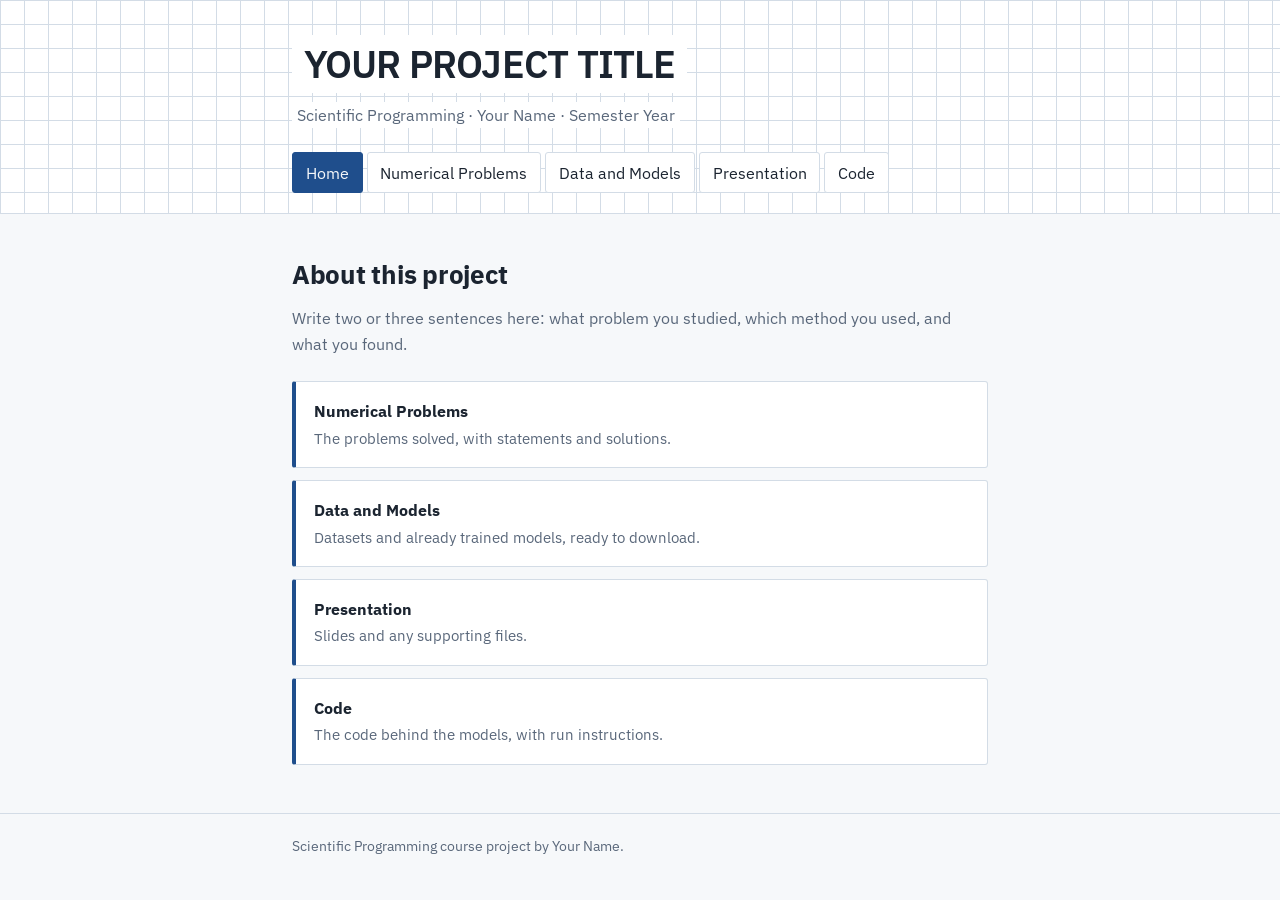
==== index.html @ 04bb2f83 "Initial Commit" ====
<!DOCTYPE html>
<html lang="en">
<head>
<meta charset="utf-8">
<meta name="viewport" content="width=device-width, initial-scale=1">
<title>Home | Scientific Programming</title>
<link rel="preconnect" href="https://fonts.googleapis.com">
<link rel="preconnect" href="https://fonts.gstatic.com" crossorigin>
<link href="https://fonts.googleapis.com/css2?family=IBM+Plex+Mono&family=IBM+Plex+Sans:wght@400;600&display=swap" rel="stylesheet">
<link rel="stylesheet" href="css/style.css">
</head>
<body>
<header><div class="wrap">
<h1 class="site-title">YOUR PROJECT TITLE</h1>
<p class="course">Scientific Programming &middot; Your Name &middot; Semester Year</p>
<nav aria-label="Main"><a href="index.html" aria-current="page">Home</a><a href="numerical-problems.html">Numerical Problems</a><a href="data-and-models.html">Data and Models</a><a href="presentation.html">Presentation</a><a href="code.html">Code</a></nav>
</div></header>
<main><div class="wrap">
<h1>About this project</h1>
<p class="lead">Write two or three sentences here: what problem you studied, which method you used, and what you found.</p>
<div class="sections">
<a href="numerical-problems.html"><strong>Numerical Problems</strong><span>The problems solved, with statements and solutions.</span></a>
<a href="data-and-models.html"><strong>Data and Models</strong><span>Datasets and already trained models, ready to download.</span></a>
<a href="presentation.html"><strong>Presentation</strong><span>Slides and any supporting files.</span></a>
<a href="code.html"><strong>Code</strong><span>The code behind the models, with run instructions.</span></a>
</div>
</div></main>
<footer><div class="wrap">Scientific Programming course project by Your Name.</div></footer>
</body>
</html>
---- css/style.css ----
:root{--bg:#f6f8fa;--ink:#1b2430;--muted:#59677a;--line:#d3dce6;--accent:#1f4e8c;--panel:#fff;--code:#eef2f6}
@media (prefers-color-scheme:dark){:root{--bg:#10151c;--ink:#e6ebf1;--muted:#97a4b5;--line:#2a3441;--accent:#7fb0ee;--panel:#171e27;--code:#1d2631}}
*{box-sizing:border-box}
body{margin:0;background:var(--bg);color:var(--ink);font:1rem/1.65 "IBM Plex Sans",system-ui,sans-serif}
a{color:var(--accent)}
a:focus-visible{outline:3px solid var(--accent);outline-offset:2px}
header{border-bottom:1px solid var(--line);background-color:var(--panel);background-image:linear-gradient(var(--line) 1px,transparent 1px),linear-gradient(90deg,var(--line) 1px,transparent 1px);background-size:100% 24px,24px 100%}
.wrap{max-width:46rem;margin:0 auto;padding:0 1.25rem}
header .wrap{padding-top:2.5rem;padding-bottom:1.25rem}
.site-title{font-size:clamp(1.6rem,5vw,2.4rem);font-weight:600;letter-spacing:-.02em;line-height:1.3;margin:0;background:var(--panel);display:inline;padding:.1em .3em;box-decoration-break:clone;-webkit-box-decoration-break:clone}
.course{margin:.75rem 0 0;color:var(--muted);background:var(--panel);display:inline-block;padding:0 .3em}
nav{display:flex;flex-wrap:wrap;gap:.25rem;margin-top:1.5rem}
nav a{padding:.4rem .8rem;text-decoration:none;color:var(--ink);border:1px solid var(--line);background:var(--panel);border-radius:3px}
nav a:hover{border-color:var(--accent)}
nav a[aria-current=page]{background:var(--accent);border-color:var(--accent);color:var(--bg)}
main{padding:2.5rem 0 3rem}
h1{font-size:1.6rem;letter-spacing:-.01em;margin:0 0 .5rem}
h2{font-size:1.15rem;margin:2.25rem 0 .5rem}
.lead{color:var(--muted);margin:0 0 1.5rem}
.items{list-style:none;margin:0;padding:0;border-top:1px solid var(--line)}
.items li{padding:1rem 0;border-bottom:1px solid var(--line)}
.items h3{margin:0 0 .2rem;font-size:1.05rem}
.items p{margin:.15rem 0;color:var(--muted)}
.items .links{margin-top:.4rem;display:flex;gap:1rem;flex-wrap:wrap}
.todo{font-size:.9rem;color:var(--muted);font-style:italic}
code,pre{font-family:"IBM Plex Mono",ui-monospace,monospace;font-size:.9rem}
code{background:var(--code);padding:.1em .35em;border-radius:3px}
pre{background:var(--code);padding:1rem;overflow-x:auto;border-radius:4px;border:1px solid var(--line)}
pre code{background:none;padding:0}
iframe{width:100%;height:28rem;border:1px solid var(--line);background:var(--panel)}
.sections{display:grid;gap:.75rem;margin-top:1.5rem}
.sections a{display:block;padding:1rem 1.1rem;background:var(--panel);border:1px solid var(--line);border-left:4px solid var(--accent);text-decoration:none;color:var(--ink);border-radius:3px}
.sections a:hover{border-color:var(--accent)}
.sections strong{display:block}
.sections span{color:var(--muted);font-size:.95rem}
footer{border-top:1px solid var(--line);color:var(--muted);font-size:.9rem;padding:1.25rem 0 2rem}
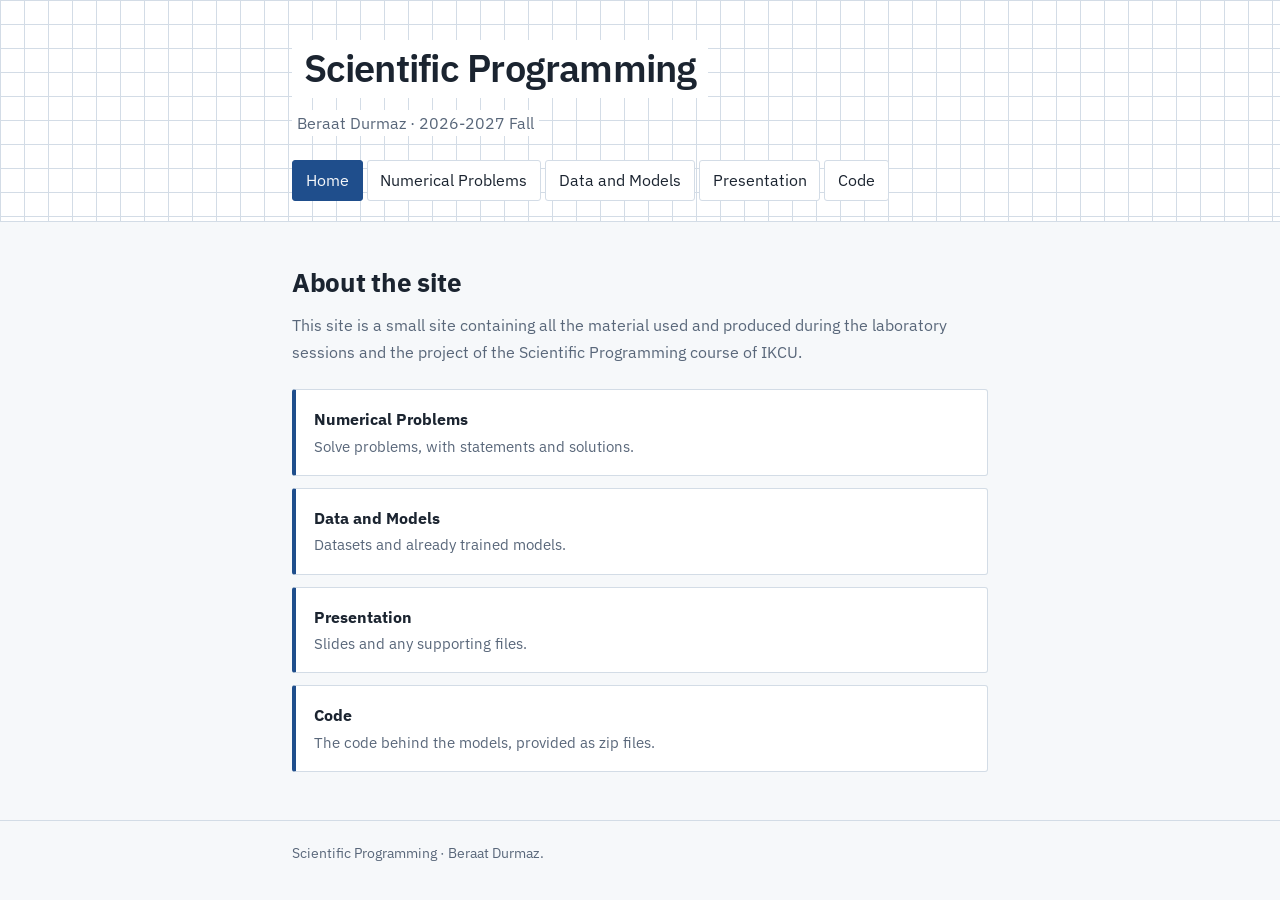
==== commit 63d7fea6: "Customised and fixed some stuff" ====
--- a/index.html
+++ b/index.html
@@ -1,30 +1,56 @@
 <!DOCTYPE html>
 <html lang="en">
-<head>
-<meta charset="utf-8">
-<meta name="viewport" content="width=device-width, initial-scale=1">
-<title>Home | Scientific Programming</title>
-<link rel="preconnect" href="https://fonts.googleapis.com">
-<link rel="preconnect" href="https://fonts.gstatic.com" crossorigin>
-<link href="https://fonts.googleapis.com/css2?family=IBM+Plex+Mono&family=IBM+Plex+Sans:wght@400;600&display=swap" rel="stylesheet">
-<link rel="stylesheet" href="css/style.css">
-</head>
-<body>
-<header><div class="wrap">
-<h1 class="site-title">YOUR PROJECT TITLE</h1>
-<p class="course">Scientific Programming &middot; Your Name &middot; Semester Year</p>
-<nav aria-label="Main"><a href="index.html" aria-current="page">Home</a><a href="numerical-problems.html">Numerical Problems</a><a href="data-and-models.html">Data and Models</a><a href="presentation.html">Presentation</a><a href="code.html">Code</a></nav>
-</div></header>
-<main><div class="wrap">
-<h1>About this project</h1>
-<p class="lead">Write two or three sentences here: what problem you studied, which method you used, and what you found.</p>
-<div class="sections">
-<a href="numerical-problems.html"><strong>Numerical Problems</strong><span>The problems solved, with statements and solutions.</span></a>
-<a href="data-and-models.html"><strong>Data and Models</strong><span>Datasets and already trained models, ready to download.</span></a>
-<a href="presentation.html"><strong>Presentation</strong><span>Slides and any supporting files.</span></a>
-<a href="code.html"><strong>Code</strong><span>The code behind the models, with run instructions.</span></a>
-</div>
-</div></main>
-<footer><div class="wrap">Scientific Programming course project by Your Name.</div></footer>
-</body>
+  <head>
+    <meta charset="utf-8">
+    <meta name="viewport" content="width=device-width, initial-scale=1">
+    <title>Home | Scientific Programming</title>
+    <link rel="preconnect" href="https://fonts.googleapis.com">
+    <link rel="preconnect" href="https://fonts.gstatic.com" crossorigin>
+    <link href="https://fonts.googleapis.com/css2?family=IBM+Plex+Mono&family=IBM+Plex+Sans:wght@400;600&display=swap" rel="stylesheet">
+    <link rel="stylesheet" href="css/style.css">
+  </head>
+  <body>
+    <header>
+      <div class="wrap">
+        <div class="brand">
+          <h1 class="site-title">Scientific Programming</h1>
+          <p class="course">Beraat Durmaz &middot; 2026-2027 Fall</p>
+        </div>
+        <nav aria-label="Main">
+          <a href="index.html" aria-current="page">Home</a>
+          <a href="numerical-problems.html">Numerical Problems</a>
+          <a href="data-and-models.html">Data and Models</a>
+          <a href="presentation.html">Presentation</a>
+          <a href="code.html">Code</a>
+        </nav>
+      </div>
+    </header>
+    <main>
+      <div class="wrap">
+        <h1>About the site</h1>
+        <p class="lead">This site is a small site containing all the material used and produced during the laboratory sessions and the project of the Scientific Programming course of IKCU.</p>
+        <div class="sections">
+          <a href="numerical-problems.html">
+            <strong>Numerical Problems</strong>
+            <span>Solve problems, with statements and solutions.</span>
+          </a>
+          <a href="data-and-models.html">
+            <strong>Data and Models</strong>
+            <span>Datasets and already trained models.</span>
+          </a>
+          <a href="presentation.html">
+            <strong>Presentation</strong>
+            <span>Slides and any supporting files.</span>
+          </a>
+          <a href="code.html">
+            <strong>Code</strong>
+            <span>The code behind the models, provided as zip files.</span>
+          </a>
+        </div>
+      </div>
+    </main>
+    <footer>
+      <div class="wrap">Scientific Programming · Beraat Durmaz.</div>
+    </footer>
+  </body>
 </html>
--- a/css/style.css
+++ b/css/style.css
@@ -1,36 +1,209 @@
-:root{--bg:#f6f8fa;--ink:#1b2430;--muted:#59677a;--line:#d3dce6;--accent:#1f4e8c;--panel:#fff;--code:#eef2f6}
-@media (prefers-color-scheme:dark){:root{--bg:#10151c;--ink:#e6ebf1;--muted:#97a4b5;--line:#2a3441;--accent:#7fb0ee;--panel:#171e27;--code:#1d2631}}
-*{box-sizing:border-box}
-body{margin:0;background:var(--bg);color:var(--ink);font:1rem/1.65 "IBM Plex Sans",system-ui,sans-serif}
-a{color:var(--accent)}
-a:focus-visible{outline:3px solid var(--accent);outline-offset:2px}
-header{border-bottom:1px solid var(--line);background-color:var(--panel);background-image:linear-gradient(var(--line) 1px,transparent 1px),linear-gradient(90deg,var(--line) 1px,transparent 1px);background-size:100% 24px,24px 100%}
-.wrap{max-width:46rem;margin:0 auto;padding:0 1.25rem}
-header .wrap{padding-top:2.5rem;padding-bottom:1.25rem}
-.site-title{font-size:clamp(1.6rem,5vw,2.4rem);font-weight:600;letter-spacing:-.02em;line-height:1.3;margin:0;background:var(--panel);display:inline;padding:.1em .3em;box-decoration-break:clone;-webkit-box-decoration-break:clone}
-.course{margin:.75rem 0 0;color:var(--muted);background:var(--panel);display:inline-block;padding:0 .3em}
-nav{display:flex;flex-wrap:wrap;gap:.25rem;margin-top:1.5rem}
-nav a{padding:.4rem .8rem;text-decoration:none;color:var(--ink);border:1px solid var(--line);background:var(--panel);border-radius:3px}
-nav a:hover{border-color:var(--accent)}
-nav a[aria-current=page]{background:var(--accent);border-color:var(--accent);color:var(--bg)}
-main{padding:2.5rem 0 3rem}
-h1{font-size:1.6rem;letter-spacing:-.01em;margin:0 0 .5rem}
-h2{font-size:1.15rem;margin:2.25rem 0 .5rem}
-.lead{color:var(--muted);margin:0 0 1.5rem}
-.items{list-style:none;margin:0;padding:0;border-top:1px solid var(--line)}
-.items li{padding:1rem 0;border-bottom:1px solid var(--line)}
-.items h3{margin:0 0 .2rem;font-size:1.05rem}
-.items p{margin:.15rem 0;color:var(--muted)}
-.items .links{margin-top:.4rem;display:flex;gap:1rem;flex-wrap:wrap}
-.todo{font-size:.9rem;color:var(--muted);font-style:italic}
-code,pre{font-family:"IBM Plex Mono",ui-monospace,monospace;font-size:.9rem}
-code{background:var(--code);padding:.1em .35em;border-radius:3px}
-pre{background:var(--code);padding:1rem;overflow-x:auto;border-radius:4px;border:1px solid var(--line)}
-pre code{background:none;padding:0}
-iframe{width:100%;height:28rem;border:1px solid var(--line);background:var(--panel)}
-.sections{display:grid;gap:.75rem;margin-top:1.5rem}
-.sections a{display:block;padding:1rem 1.1rem;background:var(--panel);border:1px solid var(--line);border-left:4px solid var(--accent);text-decoration:none;color:var(--ink);border-radius:3px}
-.sections a:hover{border-color:var(--accent)}
-.sections strong{display:block}
-.sections span{color:var(--muted);font-size:.95rem}
-footer{border-top:1px solid var(--line);color:var(--muted);font-size:.9rem;padding:1.25rem 0 2rem}
+:root {
+  --bg: #f6f8fa;
+  --ink: #1b2430;
+  --muted: #59677a;
+  --line: #d3dce6;
+  --accent: #1f4e8c;
+  --panel: #fff;
+  --code: #eef2f6;
+}
+@media (prefers-color-scheme: dark) {
+  :root {
+    --bg: #10151c;
+    --ink: #e6ebf1;
+    --muted: #97a4b5;
+    --line: #2a3441;
+    --accent: #7fb0ee;
+    --panel: #171e27;
+    --code: #1d2631;
+  }
+}
+* {
+  box-sizing: border-box;
+}
+body {
+  margin: 0;
+  background: var(--bg);
+  color: var(--ink);
+  font: 1rem/1.65 "IBM Plex Sans", system-ui, sans-serif;
+}
+a {
+  color: var(--accent);
+}
+a:focus-visible {
+  outline: 3px solid var(--accent);
+  outline-offset: 2px;
+}
+header {
+  border-bottom: 1px solid var(--line);
+  background-color: var(--panel);
+  background-image: linear-gradient(var(--line) 1px, transparent 1px),
+    linear-gradient(90deg, var(--line) 1px, transparent 1px);
+  background-size: 100% 24px, 24px 100%;
+}
+.wrap {
+  max-width: 46rem;
+  margin: 0 auto;
+  padding: 0 1.25rem;
+}
+header .wrap {
+  padding-top: 2.5rem;
+  padding-bottom: 1.25rem;
+}
+.site-title {
+  font-size: clamp(1.6rem, 5vw, 2.4rem);
+  font-weight: 600;
+  letter-spacing: -0.02em;
+  line-height: 1.3;
+  margin: 0;
+  background: var(--panel);
+  display: inline;
+  padding: 0.1em 0.3em;
+  box-decoration-break: clone;
+  -webkit-box-decoration-break: clone;
+}
+.course {
+  margin: 0.75rem 0 0;
+  color: var(--muted);
+  background: var(--panel);
+  display: inline-block;
+  padding: 0 0.3em;
+}
+nav {
+  display: flex;
+  flex-wrap: wrap;
+  gap: 0.25rem;
+  margin-top: 1.5rem;
+}
+nav a {
+  padding: 0.4rem 0.8rem;
+  text-decoration: none;
+  color: var(--ink);
+  border: 1px solid var(--line);
+  background: var(--panel);
+  border-radius: 3px;
+}
+nav a:hover {
+  border-color: var(--accent);
+}
+nav a[aria-current="page"] {
+  background: var(--accent);
+  border-color: var(--accent);
+  color: var(--bg);
+}
+main {
+  padding: 2.5rem 0 3rem;
+}
+h1 {
+  font-size: 1.6rem;
+  letter-spacing: -0.01em;
+  margin: 0 0 0.5rem;
+}
+h2 {
+  font-size: 1.15rem;
+  margin: 2.25rem 0 0.5rem;
+}
+.lead {
+  color: var(--muted);
+  margin: 0 0 1.5rem;
+}
+.items {
+  list-style: none;
+  margin: 0;
+  padding: 0;
+  border-top: 1px solid var(--line);
+}
+.items li {
+  padding: 1rem 0;
+  border-bottom: 1px solid var(--line);
+}
+.items h3 {
+  margin: 0 0 0.2rem;
+  font-size: 1.05rem;
+}
+.items p {
+  margin: 0.15rem 0;
+  color: var(--muted);
+}
+.items .links {
+  margin-top: 0.4rem;
+  display: flex;
+  gap: 1rem;
+  flex-wrap: wrap;
+}
+.todo {
+  font-size: 0.9rem;
+  color: var(--muted);
+  font-style: italic;
+}
+code,
+pre {
+  font-family: "IBM Plex Mono", ui-monospace, monospace;
+  font-size: 0.9rem;
+}
+code {
+  background: var(--code);
+  padding: 0.1em 0.35em;
+  border-radius: 3px;
+}
+pre {
+  background: var(--code);
+  padding: 1rem;
+  overflow-x: auto;
+  border-radius: 4px;
+  border: 1px solid var(--line);
+}
+pre code {
+  background: none;
+  padding: 0;
+}
+iframe {
+  width: 100%;
+  height: 28rem;
+  border: 1px solid var(--line);
+  background: var(--panel);
+}
+.sections {
+  display: grid;
+  gap: 0.75rem;
+  margin-top: 1.5rem;
+}
+.sections a {
+  display: block;
+  padding: 1rem 1.1rem;
+  background: var(--panel);
+  border: 1px solid var(--line);
+  border-left: 4px solid var(--accent);
+  text-decoration: none;
+  color: var(--ink);
+  border-radius: 3px;
+}
+.sections a:hover {
+  border-color: var(--accent);
+}
+.sections strong {
+  display: block;
+}
+.sections span {
+  color: var(--muted);
+  font-size: 0.95rem;
+}
+footer {
+  border-top: 1px solid var(--line);
+  color: var(--muted);
+  font-size: 0.9rem;
+  padding: 1.25rem 0 2rem;
+}
+.items li:target {
+  background: var(--panel);
+  outline: 2px solid var(--accent);
+  outline-offset: -2px;
+  padding-left: 0.75rem;
+  padding-right: 0.75rem;
+}
+.brand {
+  display: flex;
+  flex-direction: column;
+  align-items: flex-start; /* Keeps both left-aligned */
+}
+
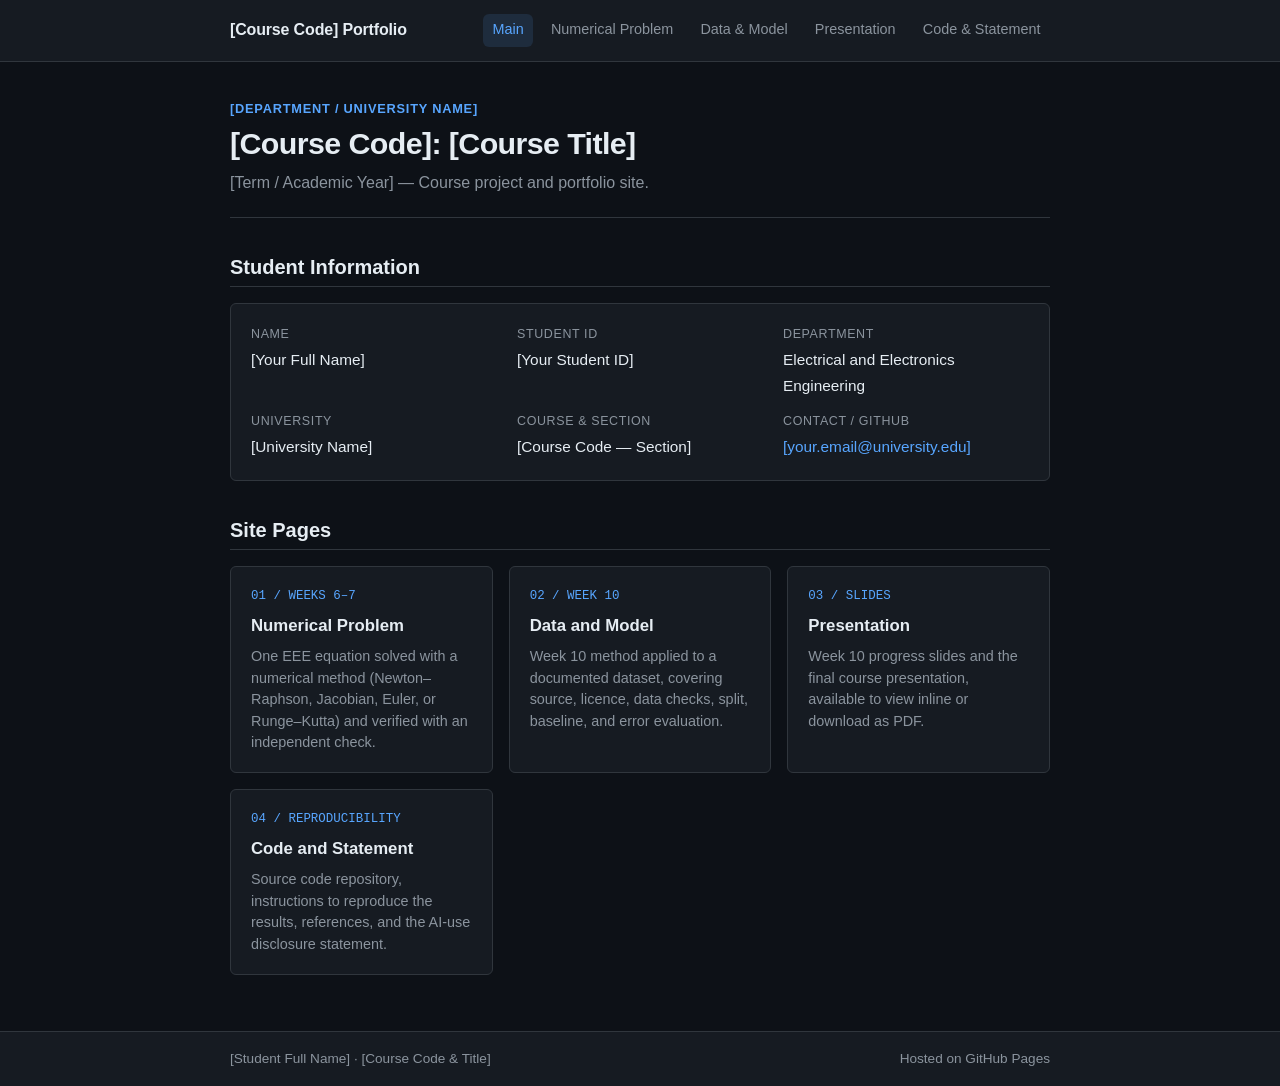
==== commit 6579357d: "Reworked site" ====
--- a/index.html
+++ b/index.html
@@ -1,56 +1,101 @@
 <!DOCTYPE html>
 <html lang="en">
-  <head>
-    <meta charset="utf-8">
-    <meta name="viewport" content="width=device-width, initial-scale=1">
-    <title>Home | Scientific Programming</title>
-    <link rel="preconnect" href="https://fonts.googleapis.com">
-    <link rel="preconnect" href="https://fonts.gstatic.com" crossorigin>
-    <link href="https://fonts.googleapis.com/css2?family=IBM+Plex+Mono&family=IBM+Plex+Sans:wght@400;600&display=swap" rel="stylesheet">
-    <link rel="stylesheet" href="css/style.css">
-  </head>
-  <body>
-    <header>
-      <div class="wrap">
-        <div class="brand">
-          <h1 class="site-title">Scientific Programming</h1>
-          <p class="course">Beraat Durmaz &middot; 2026-2027 Fall</p>
+<head>
+  <meta charset="UTF-8">
+  <meta name="viewport" content="width=device-width, initial-scale=1.0">
+  <title>Main | Course Portfolio</title>
+  <link rel="stylesheet" href="assets/css/style.css">
+</head>
+<body>
+  <header class="site-header">
+    <div class="header-inner">
+      <!-- EDIT: Replace with your course code or short site title -->
+      <a class="site-title" href="index.html">[Course Code] Portfolio</a>
+      <nav class="site-nav" aria-label="Primary navigation">
+        <a href="index.html" aria-current="page">Main</a>
+        <a href="numerical.html">Numerical Problem</a>
+        <a href="data-model.html">Data &amp; Model</a>
+        <a href="presentation.html">Presentation</a>
+        <a href="code-statement.html">Code &amp; Statement</a>
+      </nav>
+    </div>
+  </header>
+
+  <main>
+    <section class="page-header">
+      <p class="page-kicker">[Department / University Name]</p>
+      <!-- EDIT: Replace with your course title and short project subtitle -->
+      <h1>[Course Code]: [Course Title]</h1>
+      <p class="page-subtitle">[Term / Academic Year] &mdash; Course project and portfolio site.</p>
+    </section>
+
+    <section aria-labelledby="student-info-heading">
+      <h2 id="student-info-heading">Student Information</h2>
+      <!-- EDIT: Fill in your identifying details below -->
+      <div class="info-grid">
+        <div class="info-item">
+          <span class="info-label">Name</span>
+          <span class="info-value">[Your Full Name]</span>
         </div>
-        <nav aria-label="Main">
-          <a href="index.html" aria-current="page">Home</a>
-          <a href="numerical-problems.html">Numerical Problems</a>
-          <a href="data-and-models.html">Data and Models</a>
-          <a href="presentation.html">Presentation</a>
-          <a href="code.html">Code</a>
-        </nav>
-      </div>
-    </header>
-    <main>
-      <div class="wrap">
-        <h1>About the site</h1>
-        <p class="lead">This site is a small site containing all the material used and produced during the laboratory sessions and the project of the Scientific Programming course of IKCU.</p>
-        <div class="sections">
-          <a href="numerical-problems.html">
-            <strong>Numerical Problems</strong>
-            <span>Solve problems, with statements and solutions.</span>
-          </a>
-          <a href="data-and-models.html">
-            <strong>Data and Models</strong>
-            <span>Datasets and already trained models.</span>
-          </a>
-          <a href="presentation.html">
-            <strong>Presentation</strong>
-            <span>Slides and any supporting files.</span>
-          </a>
-          <a href="code.html">
-            <strong>Code</strong>
-            <span>The code behind the models, provided as zip files.</span>
-          </a>
+        <div class="info-item">
+          <span class="info-label">Student ID</span>
+          <span class="info-value">[Your Student ID]</span>
+        </div>
+        <div class="info-item">
+          <span class="info-label">Department</span>
+          <span class="info-value">Electrical and Electronics Engineering</span>
+        </div>
+        <div class="info-item">
+          <span class="info-label">University</span>
+          <span class="info-value">[University Name]</span>
+        </div>
+        <div class="info-item">
+          <span class="info-label">Course &amp; Section</span>
+          <span class="info-value">[Course Code &mdash; Section]</span>
+        </div>
+        <div class="info-item">
+          <span class="info-label">Contact / GitHub</span>
+          <span class="info-value"><a href="mailto:[your.email@university.edu]">[your.email@university.edu]</a></span>
         </div>
       </div>
-    </main>
-    <footer>
-      <div class="wrap">Scientific Programming · Beraat Durmaz.</div>
-    </footer>
-  </body>
+    </section>
+
+    <section aria-labelledby="pages-heading">
+      <h2 id="pages-heading">Site Pages</h2>
+      <div class="card-grid">
+        <a class="nav-card" href="numerical.html">
+          <span class="nav-card-num">01 / WEEKS 6&ndash;7</span>
+          <h3>Numerical Problem</h3>
+          <p>One EEE equation solved with a numerical method (Newton&ndash;Raphson, Jacobian, Euler, or Runge&ndash;Kutta) and verified with an independent check.</p>
+        </a>
+
+        <a class="nav-card" href="data-model.html">
+          <span class="nav-card-num">02 / WEEK 10</span>
+          <h3>Data and Model</h3>
+          <p>Week 10 method applied to a documented dataset, covering source, licence, data checks, split, baseline, and error evaluation.</p>
+        </a>
+
+        <a class="nav-card" href="presentation.html">
+          <span class="nav-card-num">03 / SLIDES</span>
+          <h3>Presentation</h3>
+          <p>Week 10 progress slides and the final course presentation, available to view inline or download as PDF.</p>
+        </a>
+
+        <a class="nav-card" href="code-statement.html">
+          <span class="nav-card-num">04 / REPRODUCIBILITY</span>
+          <h3>Code and Statement</h3>
+          <p>Source code repository, instructions to reproduce the results, references, and the AI-use disclosure statement.</p>
+        </a>
+      </div>
+    </section>
+  </main>
+
+  <footer class="site-footer">
+    <div class="footer-inner">
+      <!-- EDIT: Replace with your name and term -->
+      <span>[Student Full Name] &middot; [Course Code &amp; Title]</span>
+      <span>Hosted on GitHub Pages</span>
+    </div>
+  </footer>
+</body>
 </html>
--- a/assets/css/style.css
+++ b/assets/css/style.css
@@ -0,0 +1,445 @@
+/* ==========================================================================
+   Minimal Dark-Mode Stylesheet — University Course Static Site (GitHub Pages)
+   Zero frameworks, zero build step, high-contrast WCAG AA+ dark palette.
+   ========================================================================== */
+
+:root {
+  --bg: #0d1117;
+  --surface: #161b22;
+  --surface-alt: #1c2128;
+  --border: #30363d;
+  --text: #e6edf3;
+  --text-muted: #8b949e;
+  --accent: #58a6ff;
+  --accent-hover: #79c0ff;
+  --accent-subtle: rgba(88, 166, 255, 0.12);
+  --code-bg: #161b22;
+  --max-width: 860px;
+  --radius: 6px;
+  --font-sans: -apple-system, BlinkMacSystemFont, "Segoe UI", Roboto, Helvetica, Arial, sans-serif;
+  --font-mono: ui-monospace, SFMono-Regular, Menlo, Monaco, Consolas, "Liberation Mono", monospace;
+}
+
+*,
+*::before,
+*::after {
+  box-sizing: border-box;
+}
+
+html {
+  color-scheme: dark;
+  scroll-behavior: smooth;
+}
+
+body {
+  margin: 0;
+  background-color: var(--bg);
+  color: var(--text);
+  font-family: var(--font-sans);
+  font-size: 16px;
+  line-height: 1.65;
+  min-height: 100vh;
+  display: flex;
+  flex-direction: column;
+}
+
+/* Header & Navigation */
+.site-header {
+  border-bottom: 1px solid var(--border);
+  background-color: var(--surface);
+  position: sticky;
+  top: 0;
+  z-index: 10;
+}
+
+.header-inner {
+  max-width: var(--max-width);
+  margin: 0 auto;
+  padding: 0.85rem 1.25rem;
+  display: flex;
+  flex-wrap: wrap;
+  align-items: center;
+  justify-content: space-between;
+  gap: 0.75rem 1.25rem;
+}
+
+.site-title {
+  font-weight: 600;
+  font-size: 1rem;
+  color: var(--text);
+  text-decoration: none;
+  letter-spacing: -0.01em;
+}
+
+.site-title:hover {
+  color: var(--accent);
+}
+
+.site-nav {
+  display: flex;
+  flex-wrap: wrap;
+  gap: 0.25rem 0.5rem;
+}
+
+.site-nav a {
+  color: var(--text-muted);
+  text-decoration: none;
+  font-size: 0.9rem;
+  padding: 0.3rem 0.6rem;
+  border-radius: var(--radius);
+  transition: color 0.15s ease, background-color 0.15s ease;
+}
+
+.site-nav a:hover {
+  color: var(--text);
+  background-color: var(--surface-alt);
+}
+
+.site-nav a[aria-current="page"] {
+  color: var(--accent);
+  background-color: var(--accent-subtle);
+  font-weight: 500;
+}
+
+/* Main Content */
+main {
+  flex: 1;
+  width: 100%;
+  max-width: var(--max-width);
+  margin: 0 auto;
+  padding: 2.25rem 1.25rem 3.5rem;
+}
+
+.page-header {
+  margin-bottom: 2rem;
+  padding-bottom: 1.25rem;
+  border-bottom: 1px solid var(--border);
+}
+
+.page-kicker {
+  margin: 0 0 0.35rem;
+  font-size: 0.8rem;
+  text-transform: uppercase;
+  letter-spacing: 0.06em;
+  color: var(--accent);
+  font-weight: 600;
+}
+
+h1 {
+  margin: 0 0 0.5rem;
+  font-size: 1.9rem;
+  line-height: 1.25;
+  letter-spacing: -0.02em;
+}
+
+.page-subtitle {
+  margin: 0;
+  color: var(--text-muted);
+  font-size: 1rem;
+}
+
+h2 {
+  margin: 2.25rem 0 0.75rem;
+  font-size: 1.25rem;
+  line-height: 1.35;
+  padding-bottom: 0.35rem;
+  border-bottom: 1px solid var(--border);
+}
+
+h3 {
+  margin: 1.5rem 0 0.5rem;
+  font-size: 1.05rem;
+  color: var(--text);
+}
+
+p {
+  margin: 0 0 1rem;
+}
+
+a {
+  color: var(--accent);
+  text-decoration: none;
+}
+
+a:hover {
+  color: var(--accent-hover);
+  text-decoration: underline;
+}
+
+ul,
+ol {
+  margin: 0 0 1rem;
+  padding-left: 1.4rem;
+}
+
+li {
+  margin-bottom: 0.35rem;
+}
+
+/* Info Grid / Definition List */
+.info-grid {
+  display: grid;
+  grid-template-columns: repeat(auto-fit, minmax(220px, 1fr));
+  gap: 0.85rem 1.25rem;
+  background-color: var(--surface);
+  border: 1px solid var(--border);
+  border-radius: var(--radius);
+  padding: 1.25rem;
+  margin: 1rem 0 1.5rem;
+}
+
+.info-item {
+  display: flex;
+  flex-direction: column;
+  gap: 0.15rem;
+}
+
+.info-label {
+  font-size: 0.78rem;
+  text-transform: uppercase;
+  letter-spacing: 0.05em;
+  color: var(--text-muted);
+}
+
+.info-value {
+  font-size: 0.96rem;
+  color: var(--text);
+  font-weight: 500;
+}
+
+/* Navigation Cards (Landing Page) */
+.card-grid {
+  display: grid;
+  grid-template-columns: repeat(auto-fit, minmax(260px, 1fr));
+  gap: 1rem;
+  margin-top: 1rem;
+}
+
+.nav-card {
+  display: block;
+  background-color: var(--surface);
+  border: 1px solid var(--border);
+  border-radius: var(--radius);
+  padding: 1.15rem 1.25rem;
+  text-decoration: none;
+  color: var(--text);
+  transition: border-color 0.15s ease, background-color 0.15s ease;
+}
+
+.nav-card:hover {
+  border-color: var(--accent);
+  background-color: var(--surface-alt);
+  text-decoration: none;
+}
+
+.nav-card-num {
+  font-family: var(--font-mono);
+  font-size: 0.78rem;
+  color: var(--accent);
+  margin-bottom: 0.35rem;
+  display: block;
+}
+
+.nav-card h3 {
+  margin: 0 0 0.4rem;
+  font-size: 1.05rem;
+  color: var(--text);
+}
+
+.nav-card p {
+  margin: 0;
+  font-size: 0.9rem;
+  color: var(--text-muted);
+  line-height: 1.5;
+}
+
+/* Content Panels & Callouts */
+.panel {
+  background-color: var(--surface);
+  border: 1px solid var(--border);
+  border-radius: var(--radius);
+  padding: 1.15rem 1.25rem;
+  margin: 1rem 0 1.25rem;
+}
+
+.panel > :last-child {
+  margin-bottom: 0;
+}
+
+.placeholder {
+  color: var(--text-muted);
+  font-style: italic;
+}
+
+/* Code & Equation Blocks */
+code {
+  font-family: var(--font-mono);
+  font-size: 0.88em;
+  background-color: var(--surface-alt);
+  border: 1px solid var(--border);
+  border-radius: 4px;
+  padding: 0.12em 0.35em;
+}
+
+pre {
+  background-color: var(--code-bg);
+  border: 1px solid var(--border);
+  border-radius: var(--radius);
+  padding: 1rem 1.15rem;
+  overflow-x: auto;
+  margin: 0.75rem 0 1.25rem;
+  font-family: var(--font-mono);
+  font-size: 0.88rem;
+  line-height: 1.55;
+}
+
+pre code {
+  background: none;
+  border: none;
+  padding: 0;
+  font-size: inherit;
+}
+
+.equation-box {
+  background-color: var(--surface);
+  border-left: 3px solid var(--accent);
+  border-top: 1px solid var(--border);
+  border-right: 1px solid var(--border);
+  border-bottom: 1px solid var(--border);
+  border-radius: 0 var(--radius) var(--radius) 0;
+  padding: 1rem 1.25rem;
+  margin: 1rem 0 1.25rem;
+  font-family: var(--font-mono);
+  font-size: 0.95rem;
+  overflow-x: auto;
+}
+
+/* Tables */
+.table-wrap {
+  overflow-x: auto;
+  margin: 1rem 0 1.25rem;
+}
+
+table {
+  width: 100%;
+  border-collapse: collapse;
+  font-size: 0.92rem;
+  background-color: var(--surface);
+  border: 1px solid var(--border);
+}
+
+th,
+td {
+  padding: 0.65rem 0.85rem;
+  text-align: left;
+  border-bottom: 1px solid var(--border);
+  vertical-align: top;
+}
+
+th {
+  background-color: var(--surface-alt);
+  color: var(--text);
+  font-weight: 600;
+  font-size: 0.85rem;
+}
+
+td.num,
+th.num {
+  text-align: right;
+  font-family: var(--font-mono);
+}
+
+tr:last-child td {
+  border-bottom: none;
+}
+
+/* Figures & Slide Embeds */
+figure {
+  margin: 1.25rem 0;
+  background-color: var(--surface);
+  border: 1px solid var(--border);
+  border-radius: var(--radius);
+  padding: 1rem;
+}
+
+figure img {
+  display: block;
+  max-width: 100%;
+  height: auto;
+  margin: 0 auto;
+  border-radius: 4px;
+}
+
+figcaption {
+  margin-top: 0.65rem;
+  font-size: 0.86rem;
+  color: var(--text-muted);
+  text-align: center;
+}
+
+.figure-placeholder {
+  border: 1px dashed var(--border);
+  border-radius: 4px;
+  padding: 2.25rem 1rem;
+  text-align: center;
+  color: var(--text-muted);
+  font-size: 0.9rem;
+}
+
+.slide-frame {
+  width: 100%;
+  height: 460px;
+  border: 1px solid var(--border);
+  border-radius: var(--radius);
+  background-color: var(--bg);
+  display: block;
+  margin-top: 0.85rem;
+}
+
+.btn-link {
+  display: inline-block;
+  padding: 0.45rem 0.9rem;
+  border: 1px solid var(--border);
+  border-radius: var(--radius);
+  background-color: var(--surface-alt);
+  color: var(--accent);
+  font-size: 0.9rem;
+  font-weight: 500;
+  text-decoration: none;
+  margin-right: 0.5rem;
+  margin-top: 0.25rem;
+}
+
+.btn-link:hover {
+  border-color: var(--accent);
+  text-decoration: none;
+  color: var(--accent-hover);
+}
+
+/* Footer */
+.site-footer {
+  border-top: 1px solid var(--border);
+  background-color: var(--surface);
+  color: var(--text-muted);
+  font-size: 0.85rem;
+}
+
+.footer-inner {
+  max-width: var(--max-width);
+  margin: 0 auto;
+  padding: 1rem 1.25rem;
+  display: flex;
+  flex-wrap: wrap;
+  justify-content: space-between;
+  gap: 0.5rem 1rem;
+}
+
+@media (max-width: 600px) {
+  h1 {
+    font-size: 1.55rem;
+  }
+
+  .slide-frame {
+    height: 320px;
+  }
+}
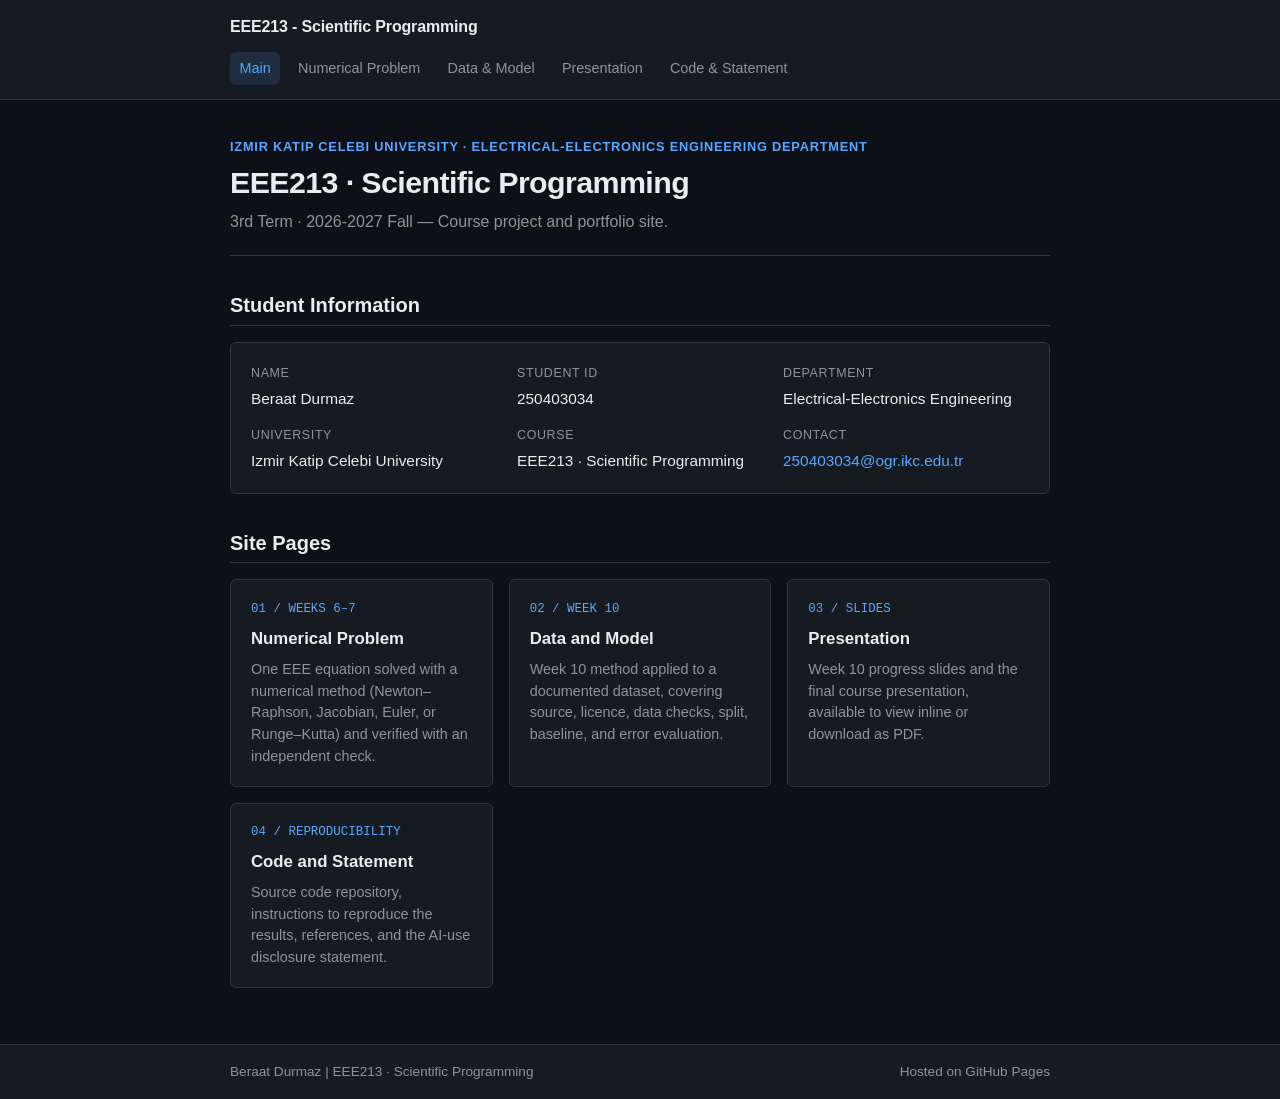
==== commit 2e6500a1: "Updated site" ====
--- a/index.html
+++ b/index.html
@@ -10,7 +10,7 @@
   <header class="site-header">
     <div class="header-inner">
       <!-- EDIT: Replace with your course code or short site title -->
-      <a class="site-title" href="index.html">[Course Code] Portfolio</a>
+      <a class="site-title" href="index.html">EEE213 - Scientific Programming</a>
       <nav class="site-nav" aria-label="Primary navigation">
         <a href="index.html" aria-current="page">Main</a>
         <a href="numerical.html">Numerical Problem</a>
@@ -23,10 +23,10 @@
 
   <main>
     <section class="page-header">
-      <p class="page-kicker">[Department / University Name]</p>
+      <p class="page-kicker">Izmir Katip Celebi University · Electrical-Electronics Engineering Department</p>
       <!-- EDIT: Replace with your course title and short project subtitle -->
-      <h1>[Course Code]: [Course Title]</h1>
-      <p class="page-subtitle">[Term / Academic Year] &mdash; Course project and portfolio site.</p>
+      <h1>EEE213 · Scientific Programming</h1>
+      <p class="page-subtitle">3rd Term · 2026-2027 Fall &mdash; Course project and portfolio site.</p>
     </section>
 
     <section aria-labelledby="student-info-heading">
@@ -35,27 +35,27 @@
       <div class="info-grid">
         <div class="info-item">
           <span class="info-label">Name</span>
-          <span class="info-value">[Your Full Name]</span>
+          <span class="info-value">Beraat Durmaz</span>
         </div>
         <div class="info-item">
           <span class="info-label">Student ID</span>
-          <span class="info-value">[Your Student ID]</span>
+          <span class="info-value">250403034</span>
         </div>
         <div class="info-item">
           <span class="info-label">Department</span>
-          <span class="info-value">Electrical and Electronics Engineering</span>
+          <span class="info-value">Electrical-Electronics Engineering</span>
         </div>
         <div class="info-item">
           <span class="info-label">University</span>
-          <span class="info-value">[University Name]</span>
+          <span class="info-value">Izmir Katip Celebi University</span>
         </div>
         <div class="info-item">
-          <span class="info-label">Course &amp; Section</span>
-          <span class="info-value">[Course Code &mdash; Section]</span>
+          <span class="info-label">Course</span>
+          <span class="info-value">EEE213 · Scientific Programming</span>
         </div>
         <div class="info-item">
-          <span class="info-label">Contact / GitHub</span>
-          <span class="info-value"><a href="mailto:[your.email@university.edu]">[your.email@university.edu]</a></span>
+          <span class="info-label">Contact</span>
+          <span class="info-value"><a href="mailto:[250403034@ogr.ikc.edu.tr]">250403034@ogr.ikc.edu.tr</a></span>
         </div>
       </div>
     </section>
@@ -93,7 +93,7 @@
   <footer class="site-footer">
     <div class="footer-inner">
       <!-- EDIT: Replace with your name and term -->
-      <span>[Student Full Name] &middot; [Course Code &amp; Title]</span>
+      <span>Beraat Durmaz | EEE213 · Scientific Programming</span>
       <span>Hosted on GitHub Pages</span>
     </div>
   </footer>
